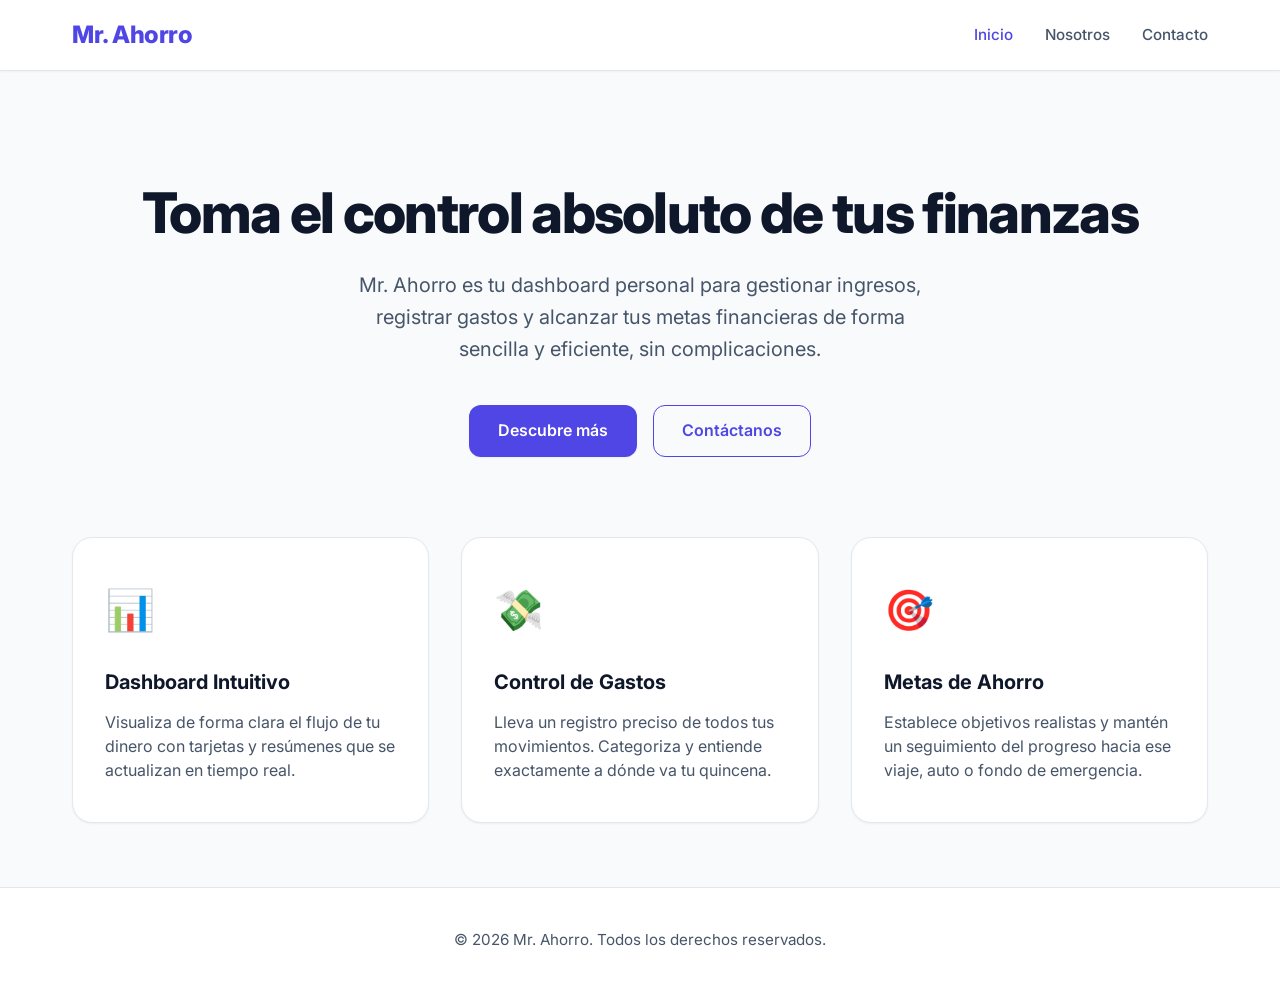
==== index.html @ 80b78a88 "Primer comit fase 1" ====
<!DOCTYPE html>
<html lang="es">
<head>
    <meta charset="UTF-8">
    <meta name="viewport" content="width=device-width, initial-scale=1.0">
    <title>Mr. Ahorro | Tu plataforma de Finanzas Personales</title>
    <meta name="description" content="Toma el control de tus finanzas personales con Mr. Ahorro. Dashboard intuitivo y gestión de gastos.">
    <!-- Google Fonts: Inter -->
    <link rel="preconnect" href="https://fonts.googleapis.com">
    <link rel="preconnect" href="https://fonts.gstatic.com" crossorigin>
    <link href="https://fonts.googleapis.com/css2?family=Inter:wght@400;500;600;700;800&display=swap" rel="stylesheet">
    <link rel="stylesheet" href="css/style.css">
</head>
<body class="page">
    <header class="header">
        <div class="header__container">
            <a href="index.html" class="header__logo">Mr. Ahorro</a>
            <nav class="nav">
                <ul class="nav__list">
                    <li class="nav__item">
                        <a href="index.html" class="nav__link nav__link--active">Inicio</a>
                    </li>
                    <li class="nav__item">
                        <a href="pages/nosotros.html" class="nav__link">Nosotros</a>
                    </li>
                    <li class="nav__item">
                        <a href="pages/contacto.html" class="nav__link">Contacto</a>
                    </li>
                </ul>
            </nav>
        </div>
    </header>

    <main class="main">
        <section class="hero">
            <h1 class="hero__title">Toma el control absoluto de tus finanzas</h1>
            <p class="hero__subtitle">Mr. Ahorro es tu dashboard personal para gestionar ingresos, registrar gastos y alcanzar tus metas financieras de forma sencilla y eficiente, sin complicaciones.</p>
            <div class="hero__actions">
                <a href="#caracteristicas" class="btn btn--primary">Descubre más</a>
                <a href="pages/contacto.html" class="btn btn--secondary">Contáctanos</a>
            </div>
        </section>

        <section id="caracteristicas" class="features">
            <div class="feature-card">
                <div class="feature-card__icon">📊</div>
                <h3 class="feature-card__title">Dashboard Intuitivo</h3>
                <p class="feature-card__text">Visualiza de forma clara el flujo de tu dinero con tarjetas y resúmenes que se actualizan en tiempo real.</p>
            </div>
            <div class="feature-card">
                <div class="feature-card__icon">💸</div>
                <h3 class="feature-card__title">Control de Gastos</h3>
                <p class="feature-card__text">Lleva un registro preciso de todos tus movimientos. Categoriza y entiende exactamente a dónde va tu quincena.</p>
            </div>
            <div class="feature-card">
                <div class="feature-card__icon">🎯</div>
                <h3 class="feature-card__title">Metas de Ahorro</h3>
                <p class="feature-card__text">Establece objetivos realistas y mantén un seguimiento del progreso hacia ese viaje, auto o fondo de emergencia.</p>
            </div>
        </section>
    </main>

    <footer class="footer">
        <p class="footer__text">&copy; 2026 Mr. Ahorro. Todos los derechos reservados.</p>
    </footer>
</body>
</html>
---- css/style.css ----
/* 
  Variables globales del sistema de diseño (Tokens). 
  Centralizamos los colores, sombreados y medidas principales para facilitar 
  el mantenimiento y mantener la coherencia en todo el proyecto.
*/
:root {
  /* Paleta de colores para el Modo Claro (Por defecto) */
  --bg-color: #f8fafc;
  --surface-color: #ffffff;
  --text-primary: #0f172a;
  --text-secondary: #475569;
  --primary-color: #4f46e5;
  --primary-hover: #4338ca;
  --border-color: #e2e8f0;
  
  /* Sistema de sombras para crear profundidad visual en las tarjetas y contenedores */
  --shadow-sm: 0 1px 2px 0 rgb(0 0 0 / 0.05);
  --shadow-md: 0 4px 6px -1px rgb(0 0 0 / 0.1), 0 2px 4px -2px rgb(0 0 0 / 0.1);
  --shadow-lg: 0 10px 15px -3px rgb(0 0 0 / 0.1), 0 4px 6px -4px rgb(0 0 0 / 0.1);
  
  /* Radios de borde estandarizados para un diseño más amigable y moderno */
  --radius-sm: 0.375rem;
  --radius-md: 0.75rem;
  --radius-lg: 1.25rem;
}

@media (prefers-color-scheme: dark) {
  :root {
    /* Adaptación automática al Modo Oscuro. 
       Si el sistema operativo del usuario prefiere colores oscuros, sobreescribimos 
       las variables para garantizar una lectura cómoda y un diseño adaptado a la noche. */
    --bg-color: #0f172a;
    --surface-color: #1e293b;
    --text-primary: #f8fafc;
    --text-secondary: #94a3b8;
    --primary-color: #818cf8;
    --primary-hover: #a5b4fc;
    --border-color: #334155;
    
    /* Ajustamos la opacidad de las sombras debido a que en fondos oscuros necesitan 
       ser más pronunciadas para generar la misma percepción de elevación. */
    --shadow-sm: 0 1px 2px 0 rgb(0 0 0 / 0.5);
    --shadow-md: 0 4px 6px -1px rgb(0 0 0 / 0.5), 0 2px 4px -2px rgb(0 0 0 / 0.5);
    --shadow-lg: 0 10px 15px -3px rgb(0 0 0 / 0.8), 0 4px 6px -4px rgb(0 0 0 / 0.6);
  }
}

/* 
  Reinicio de estilos base del navegador (Reset CSS).
  Aseguramos que todos los elementos partan del mismo estado sin importar desde 
  qué navegador se visiten.
*/
* {
  margin: 0;
  padding: 0;
  box-sizing: border-box;
}

/* 
  Estructura fundamental del documento.
  Definimos la tipografía principal del proyecto y preparamos el cuerpo 
  para ocupar al menos el tamaño completo de la pantalla (100vh).
*/
body {
  font-family: 'Inter', -apple-system, BlinkMacSystemFont, 'Segoe UI', Roboto, Helvetica, Arial, sans-serif;
  background-color: var(--bg-color);
  color: var(--text-primary);
  line-height: 1.6;
  display: flex;
  flex-direction: column;
  min-height: 100vh;
  /* Transición global para que los cambios de tema (Claro/Oscuro) sean fluidos */
  transition: background-color 0.3s ease, color 0.3s ease;
}

/* Configuración general para los enlaces interactivos */
a {
  text-decoration: none;
  color: inherit;
  transition: color 0.2s ease;
}

/* Eliminamos los puntos de las listas por defecto para utilizarlas estructuralmente */
ul {
  list-style: none;
}

/* =========================================================
   Arquitectura BEM (Block, Element, Modifier)
   A partir de aquí estructuramos el código visual en componentes.
========================================================= */

/* Bloque contenedor principal de la página, empleado para gestionar el layout vertical y el pie de página */
.page {
  display: flex;
  flex-direction: column;
  flex: 1;
}

/* 
  Encabezado Principal (Header).
  Se mantiene fijo en la parte superior mediante position: sticky 
  para que el usuario nunca pierda la barra de navegación al desplazarse hacia abajo.
*/
.header {
  background-color: var(--surface-color);
  border-bottom: 1px solid var(--border-color);
  position: sticky;
  top: 0;
  z-index: 50;
  box-shadow: var(--shadow-sm);
  transition: background-color 0.3s ease;
}

.header__container {
  max-width: 1200px;
  margin: 0 auto;
  padding: 1rem 2rem;
  display: flex;
  align-items: center;
  justify-content: space-between;
}

.header__logo {
  font-size: 1.5rem;
  font-weight: 800;
  color: var(--primary-color);
  letter-spacing: -0.02em;
}

/* Navegación principal del sitio (Navbar) */
.nav__list {
  display: flex;
  gap: 2rem;
}

.nav__link {
  font-size: 0.95rem;
  font-weight: 500;
  color: var(--text-secondary);
}

/* Estado activo y efecto al situar el cursor (Hover) */
.nav__link:hover,
.nav__link--active {
  color: var(--primary-color);
}

/* 
  Optimización del encabezado para dispositivos móviles. 
  Cambiamos la dirección de los elementos a formato columna cuando el espacio es reducido.
*/
@media (max-width: 768px) {
  .header__container {
    flex-direction: column;
    gap: 1rem;
  }
  .nav__list {
    gap: 1rem;
    flex-wrap: wrap;
    justify-content: center;
  }
}

/* 
  Área principal de contenido.
  Centraliza el espacio de trabajo con un ancho máximo estipulado.
*/
.main {
  flex: 1;
  max-width: 1200px;
  margin: 0 auto;
  padding: 4rem 2rem;
  width: 100%;
}

/* Sección de introducción en la página de inicio (Hero Section) */
.hero {
  text-align: center;
  padding: 3rem 0 5rem 0;
}

.hero__title {
  font-size: 3.5rem;
  font-weight: 800;
  line-height: 1.1;
  margin-bottom: 1.5rem;
  color: var(--text-primary);
  letter-spacing: -0.03em;
}

.hero__subtitle {
  font-size: 1.25rem;
  color: var(--text-secondary);
  max-width: 600px;
  margin: 0 auto 2.5rem;
}

.hero__actions {
  display: flex;
  gap: 1rem;
  justify-content: center;
  flex-wrap: wrap;
}

/* 
  Componente global de botones.
  Estandariza los espaciados, bordes y transiciones de las llamadas a la acción.
*/
.btn {
  display: inline-flex;
  align-items: center;
  justify-content: center;
  padding: 0.75rem 1.75rem;
  font-size: 1rem;
  font-weight: 600;
  border-radius: var(--radius-md);
  cursor: pointer;
  transition: all 0.2s ease;
  border: 1px solid transparent;
}

/* Botón de acción primaria (ej. Enviar, Comprar) */
.btn--primary {
  background-color: var(--primary-color);
  color: #ffffff;
  box-shadow: var(--shadow-sm);
}

/* Efecto de elevación al posicionar el ratón encima del botón primario */
.btn--primary:hover {
  background-color: var(--primary-hover);
  transform: translateY(-2px);
  box-shadow: var(--shadow-md);
  color: #ffffff;
}

/* Botón de acción secundaria, utilizado para acciones alternativas menos invasivas */
.btn--secondary {
  background-color: transparent;
  color: var(--primary-color);
  border-color: var(--primary-color);
}

.btn--secondary:hover {
  background-color: var(--primary-color);
  color: #ffffff;
}

/* 
  Contenedor de tarjeta de características usando CSS Grids.
  Permite que las cajas se auto-ajusten según la resolución de la pantalla.
*/
.features {
  display: grid;
  grid-template-columns: repeat(auto-fit, minmax(300px, 1fr));
  gap: 2rem;
}

.feature-card {
  background-color: var(--surface-color);
  padding: 2.5rem 2rem;
  border-radius: var(--radius-lg);
  box-shadow: var(--shadow-sm);
  border: 1px solid var(--border-color);
  transition: transform 0.3s ease, box-shadow 0.3s ease;
}

.feature-card:hover {
  transform: translateY(-5px);
  box-shadow: var(--shadow-lg);
}

.feature-card__icon {
  font-size: 2.5rem;
  margin-bottom: 1.5rem;
  display: inline-block;
}

.feature-card__title {
  font-size: 1.25rem;
  font-weight: 700;
  margin-bottom: 0.75rem;
  color: var(--text-primary);
}

.feature-card__text {
  color: var(--text-secondary);
  font-size: 1rem;
  line-height: 1.5;
}

/* 
  Contenedores de texto amplios para páginas de información (Ej. Nosotros, Soporte).
*/
.content-section {
  background-color: var(--surface-color);
  padding: 3rem;
  border-radius: var(--radius-lg);
  box-shadow: var(--shadow-sm);
  border: 1px solid var(--border-color);
  margin-bottom: 2rem;
  max-width: 800px;
  margin-left: auto;
  margin-right: auto;
}

.content-section__title {
  font-size: 2rem;
  font-weight: 800;
  margin-bottom: 1.5rem;
  color: var(--primary-color);
}

.content-section__text {
  margin-bottom: 1.5rem;
  color: var(--text-secondary);
  line-height: 1.7;
}

.content-section__list {
  margin-top: 1.5rem;
  padding-left: 1.5rem;
  list-style: disc;
  color: var(--text-secondary);
}

.content-section__list-item {
  margin-bottom: 0.5rem;
}

/* 
  Estructura global de formularios.
  Organiza los campos de entrada verticales y establece sus márgenes intermedios.
*/
.form {
  display: flex;
  flex-direction: column;
  gap: 1.5rem;
}

.form__group {
  display: flex;
  flex-direction: column;
  gap: 0.5rem;
}

.form__label {
  font-size: 0.95rem;
  font-weight: 600;
  color: var(--text-primary);
}

.form__input,
.form__textarea {
  padding: 0.875rem 1rem;
  border-radius: var(--radius-md);
  border: 1px solid var(--border-color);
  background-color: var(--bg-color);
  color: var(--text-primary);
  font-family: inherit;
  font-size: 1rem;
  transition: border-color 0.2s ease, box-shadow 0.2s ease;
}

/* Focalización del campo activo. Resalta visualmente dónde está posicionado el usuario */
.form__input:focus,
.form__textarea:focus {
  outline: none;
  border-color: var(--primary-color);
  box-shadow: 0 0 0 3px rgba(79, 70, 229, 0.15);
}

.form__textarea {
  resize: vertical; /* Permite únicamente el redimensionado vertical para no romper el contenedor */
  min-height: 150px;
}

/* 
  Pie inferior (Footer).
  Componente situado al fondo del documento con información legal y complementaria.
*/
.footer {
  background-color: var(--surface-color);
  border-top: 1px solid var(--border-color);
  padding: 2.5rem;
  text-align: center;
  margin-top: auto;
}

.footer__text {
  color: var(--text-secondary);
  font-size: 0.95rem;
}
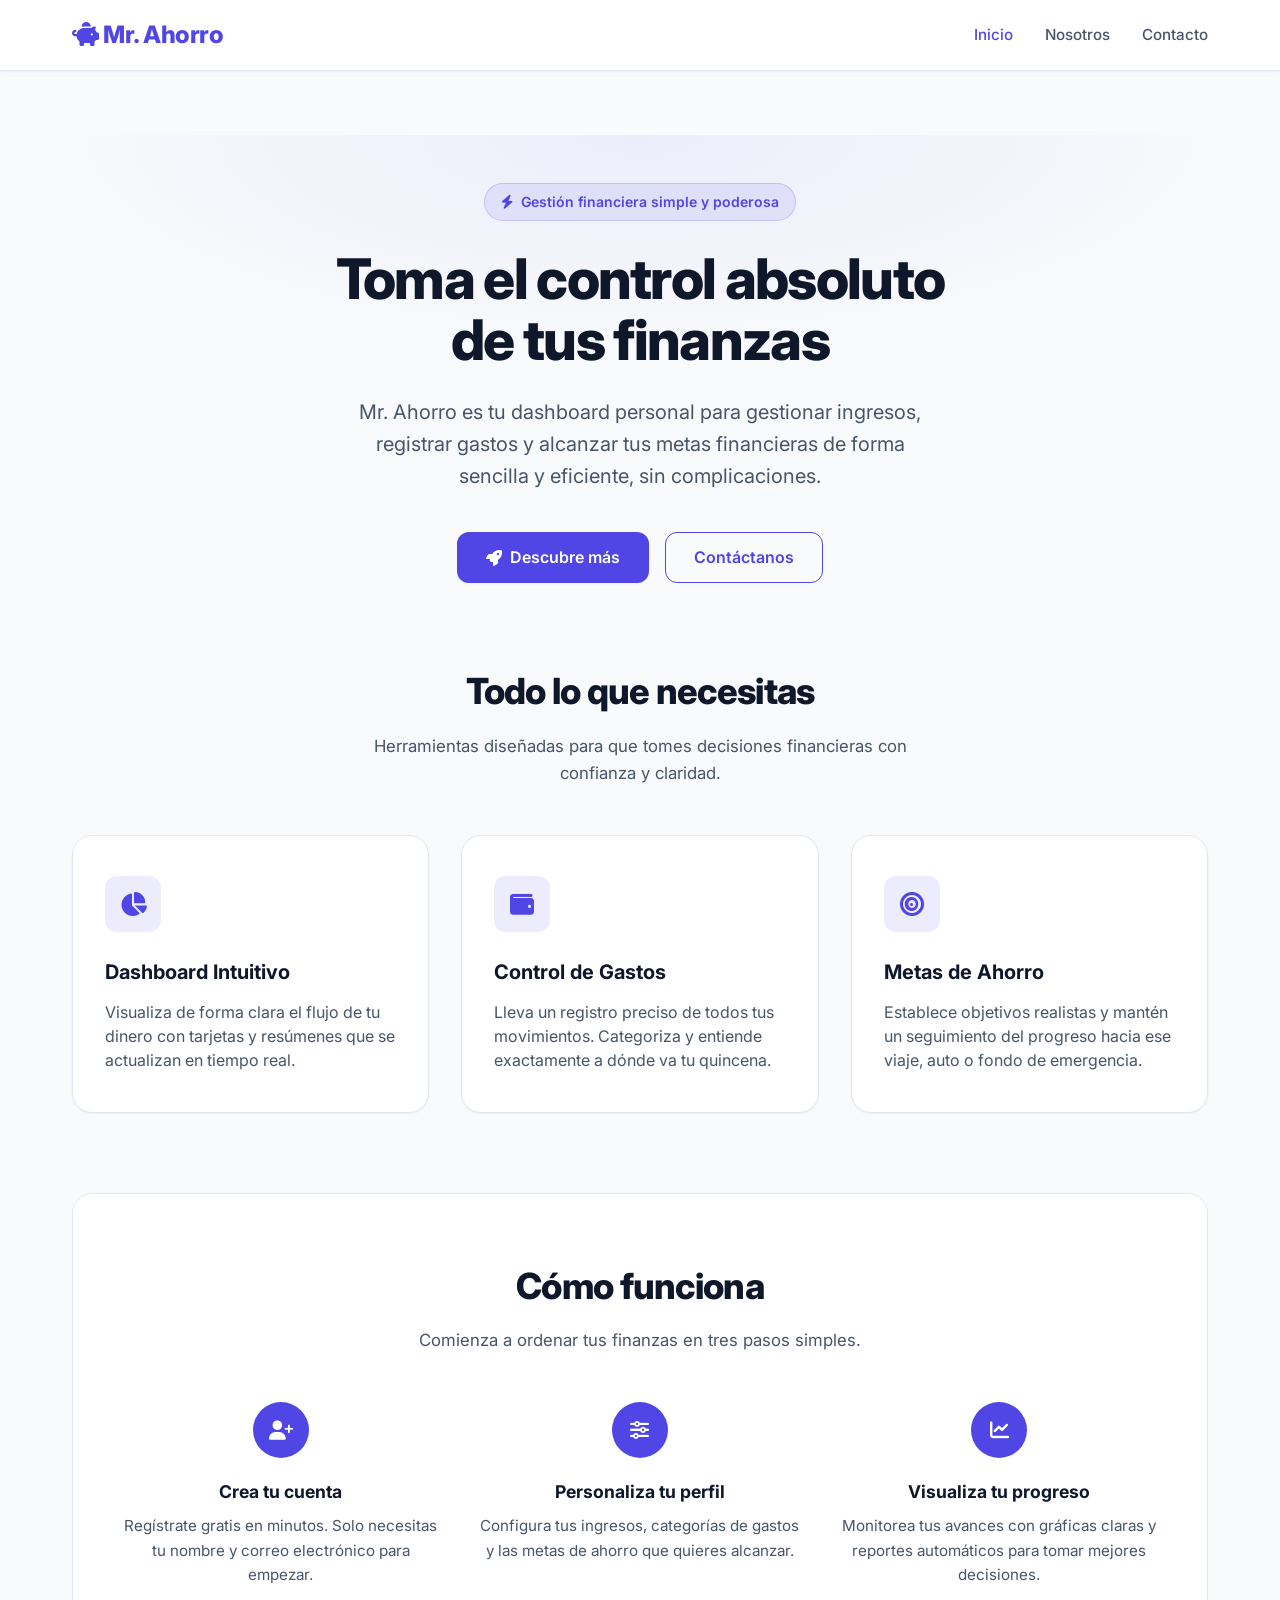
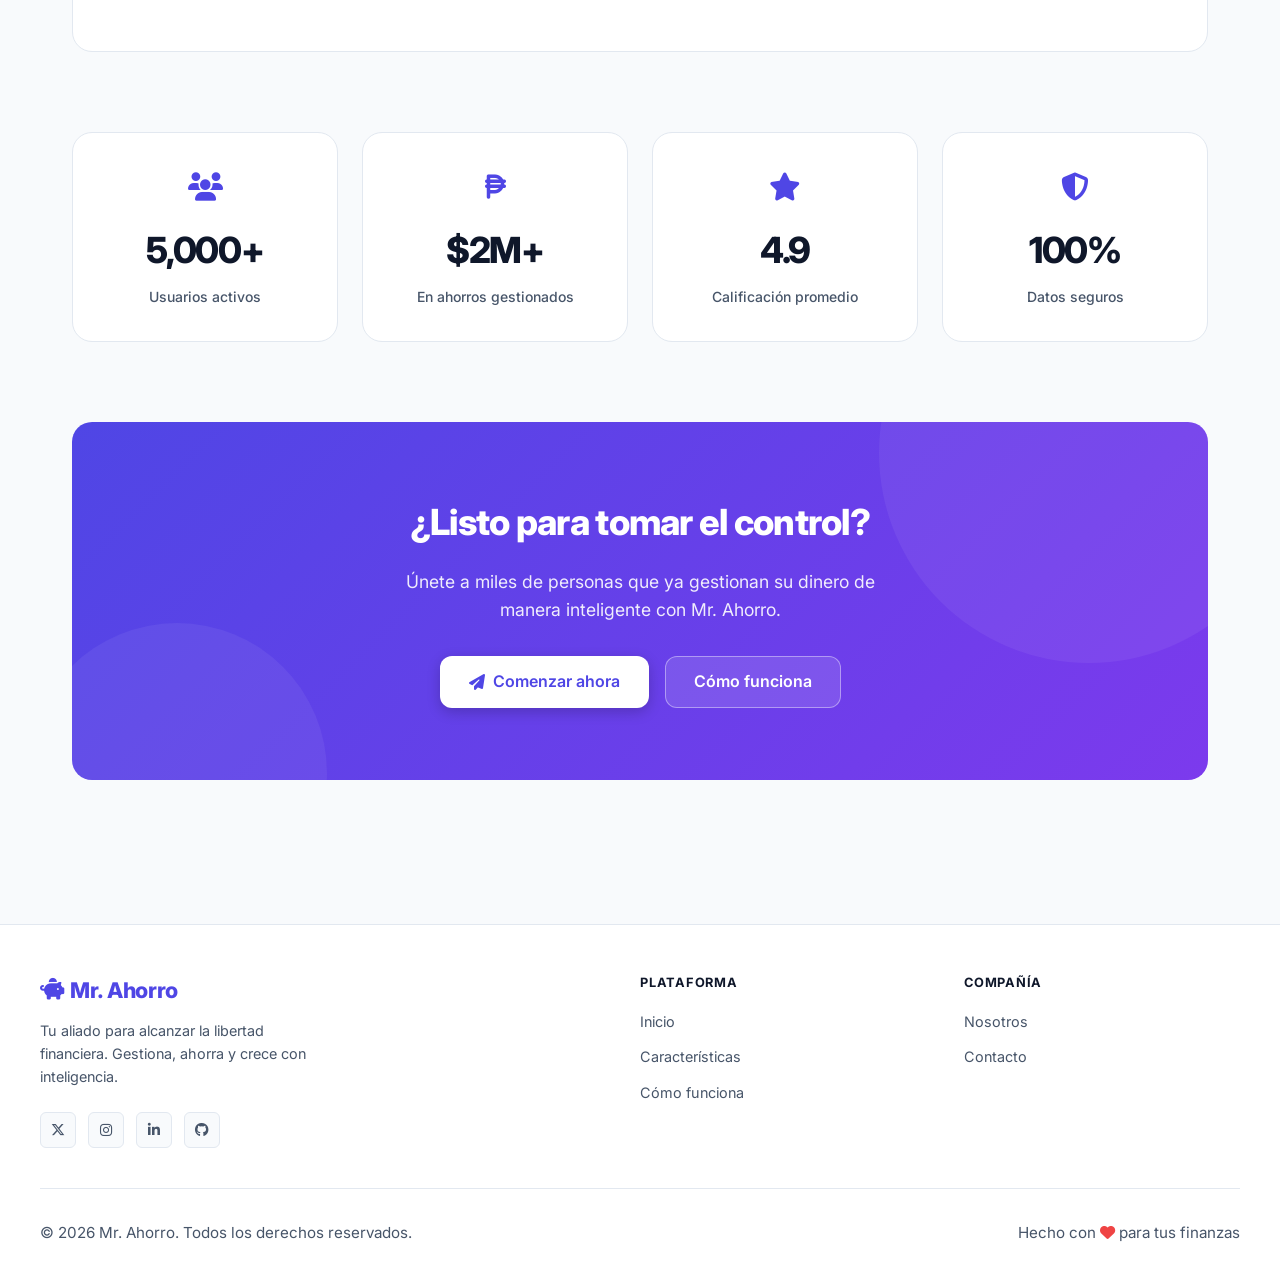
==== commit c5cf59fd: "agregamos seccion de  como funciona ,  descripcion en contactos js para el sistema responsivo" ====
--- a/index.html
+++ b/index.html
@@ -5,17 +5,32 @@
     <meta name="viewport" content="width=device-width, initial-scale=1.0">
     <title>Mr. Ahorro | Tu plataforma de Finanzas Personales</title>
     <meta name="description" content="Toma el control de tus finanzas personales con Mr. Ahorro. Dashboard intuitivo y gestión de gastos.">
-    <!-- Google Fonts: Inter -->
     <link rel="preconnect" href="https://fonts.googleapis.com">
     <link rel="preconnect" href="https://fonts.gstatic.com" crossorigin>
     <link href="https://fonts.googleapis.com/css2?family=Inter:wght@400;500;600;700;800&display=swap" rel="stylesheet">
+    <!-- Font Awesome 6 Free — íconos vectoriales -->
+    <link rel="stylesheet" href="https://cdnjs.cloudflare.com/ajax/libs/font-awesome/6.5.1/css/all.min.css">
     <link rel="stylesheet" href="css/style.css">
 </head>
 <body class="page">
+
+    <!-- ════════════════════════════════════════════════════
+         ENCABEZADO / NAVEGACIÓN
+    ════════════════════════════════════════════════════ -->
     <header class="header">
         <div class="header__container">
-            <a href="index.html" class="header__logo">Mr. Ahorro</a>
-            <nav class="nav">
+            <a href="index.html" class="header__logo">
+                <i class="fa-solid fa-piggy-bank"></i> Mr. Ahorro
+            </a>
+
+            <!-- Botón hamburguesa — solo visible en móvil -->
+            <button class="nav__toggle" id="navToggle"
+                    aria-label="Abrir menú de navegación"
+                    aria-expanded="false">
+                <i class="fa-solid fa-bars"></i>
+            </button>
+
+            <nav class="nav" id="navMenu" aria-label="Navegación principal">
                 <ul class="nav__list">
                     <li class="nav__item">
                         <a href="index.html" class="nav__link nav__link--active">Inicio</a>
@@ -32,36 +47,233 @@
     </header>
 
     <main class="main">
+
+        <!-- ════════════════════════════════════════════════
+             HERO
+        ════════════════════════════════════════════════ -->
         <section class="hero">
-            <h1 class="hero__title">Toma el control absoluto de tus finanzas</h1>
-            <p class="hero__subtitle">Mr. Ahorro es tu dashboard personal para gestionar ingresos, registrar gastos y alcanzar tus metas financieras de forma sencilla y eficiente, sin complicaciones.</p>
+            <div class="hero__badge">
+                <i class="fa-solid fa-bolt"></i>
+                Gestión financiera simple y poderosa
+            </div>
+            <h1 class="hero__title">Toma el control absoluto<br>de tus finanzas</h1>
+            <p class="hero__subtitle">
+                Mr. Ahorro es tu dashboard personal para gestionar ingresos,
+                registrar gastos y alcanzar tus metas financieras de forma
+                sencilla y eficiente, sin complicaciones.
+            </p>
             <div class="hero__actions">
-                <a href="#caracteristicas" class="btn btn--primary">Descubre más</a>
+                <a href="#caracteristicas" class="btn btn--primary">
+                    <i class="fa-solid fa-rocket"></i>&nbsp; Descubre más
+                </a>
                 <a href="pages/contacto.html" class="btn btn--secondary">Contáctanos</a>
             </div>
         </section>
 
-        <section id="caracteristicas" class="features">
-            <div class="feature-card">
-                <div class="feature-card__icon">📊</div>
-                <h3 class="feature-card__title">Dashboard Intuitivo</h3>
-                <p class="feature-card__text">Visualiza de forma clara el flujo de tu dinero con tarjetas y resúmenes que se actualizan en tiempo real.</p>
-            </div>
-            <div class="feature-card">
-                <div class="feature-card__icon">💸</div>
-                <h3 class="feature-card__title">Control de Gastos</h3>
-                <p class="feature-card__text">Lleva un registro preciso de todos tus movimientos. Categoriza y entiende exactamente a dónde va tu quincena.</p>
-            </div>
-            <div class="feature-card">
-                <div class="feature-card__icon">🎯</div>
-                <h3 class="feature-card__title">Metas de Ahorro</h3>
-                <p class="feature-card__text">Establece objetivos realistas y mantén un seguimiento del progreso hacia ese viaje, auto o fondo de emergencia.</p>
-            </div>
-        </section>
+        <!-- ════════════════════════════════════════════════
+             CARACTERÍSTICAS
+        ════════════════════════════════════════════════ -->
+        <section id="caracteristicas" class="features-section">
+            <div class="section-header">
+                <h2 class="section-title">Todo lo que necesitas</h2>
+                <p class="section-subtitle">
+                    Herramientas diseñadas para que tomes decisiones financieras
+                    con confianza y claridad.
+                </p>
+            </div>
+            <div class="features">
+                <article class="feature-card">
+                    <div class="feature-card__icon">
+                        <i class="fa-solid fa-chart-pie"></i>
+                    </div>
+                    <h3 class="feature-card__title">Dashboard Intuitivo</h3>
+                    <p class="feature-card__text">
+                        Visualiza de forma clara el flujo de tu dinero con tarjetas
+                        y resúmenes que se actualizan en tiempo real.
+                    </p>
+                </article>
+                <article class="feature-card">
+                    <div class="feature-card__icon">
+                        <i class="fa-solid fa-wallet"></i>
+                    </div>
+                    <h3 class="feature-card__title">Control de Gastos</h3>
+                    <p class="feature-card__text">
+                        Lleva un registro preciso de todos tus movimientos.
+                        Categoriza y entiende exactamente a dónde va tu quincena.
+                    </p>
+                </article>
+                <article class="feature-card">
+                    <div class="feature-card__icon">
+                        <i class="fa-solid fa-bullseye"></i>
+                    </div>
+                    <h3 class="feature-card__title">Metas de Ahorro</h3>
+                    <p class="feature-card__text">
+                        Establece objetivos realistas y mantén un seguimiento del
+                        progreso hacia ese viaje, auto o fondo de emergencia.
+                    </p>
+                </article>
+            </div>
+        </section>
+
+        <!-- ════════════════════════════════════════════════
+             CÓMO FUNCIONA — NUEVA SECCIÓN
+        ════════════════════════════════════════════════ -->
+        <section id="como-funciona" class="steps-section">
+            <div class="section-header">
+                <h2 class="section-title">Cómo funciona</h2>
+                <p class="section-subtitle">
+                    Comienza a ordenar tus finanzas en tres pasos simples.
+                </p>
+            </div>
+            <div class="steps">
+                <div class="step">
+                    <div class="step__number">
+                        <i class="fa-solid fa-user-plus"></i>
+                    </div>
+                    <h3 class="step__title">Crea tu cuenta</h3>
+                    <p class="step__text">
+                        Regístrate gratis en minutos. Solo necesitas tu nombre
+                        y correo electrónico para empezar.
+                    </p>
+                </div>
+                <div class="step">
+                    <div class="step__number">
+                        <i class="fa-solid fa-sliders"></i>
+                    </div>
+                    <h3 class="step__title">Personaliza tu perfil</h3>
+                    <p class="step__text">
+                        Configura tus ingresos, categorías de gastos y las metas
+                        de ahorro que quieres alcanzar.
+                    </p>
+                </div>
+                <div class="step">
+                    <div class="step__number">
+                        <i class="fa-solid fa-chart-line"></i>
+                    </div>
+                    <h3 class="step__title">Visualiza tu progreso</h3>
+                    <p class="step__text">
+                        Monitorea tus avances con gráficas claras y reportes
+                        automáticos para tomar mejores decisiones.
+                    </p>
+                </div>
+            </div>
+        </section>
+
+        <!-- ════════════════════════════════════════════════
+             ESTADÍSTICAS — NUEVA SECCIÓN
+        ════════════════════════════════════════════════ -->
+        <section class="stats-section" aria-label="Estadísticas de la plataforma">
+            <div class="stat-card">
+                <div class="stat-card__icon">
+                    <i class="fa-solid fa-users"></i>
+                </div>
+                <span class="stat-card__value">5,000+</span>
+                <span class="stat-card__label">Usuarios activos</span>
+            </div>
+            <div class="stat-card">
+                <div class="stat-card__icon">
+                    <i class="fa-solid fa-peso-sign"></i>
+                </div>
+                <span class="stat-card__value">$2M+</span>
+                <span class="stat-card__label">En ahorros gestionados</span>
+            </div>
+            <div class="stat-card">
+                <div class="stat-card__icon">
+                    <i class="fa-solid fa-star"></i>
+                </div>
+                <span class="stat-card__value">4.9</span>
+                <span class="stat-card__label">Calificación promedio</span>
+            </div>
+            <div class="stat-card">
+                <div class="stat-card__icon">
+                    <i class="fa-solid fa-shield-halved"></i>
+                </div>
+                <span class="stat-card__value">100%</span>
+                <span class="stat-card__label">Datos seguros</span>
+            </div>
+        </section>
+
+        <!-- ════════════════════════════════════════════════
+             CALL TO ACTION — NUEVA SECCIÓN
+        ════════════════════════════════════════════════ -->
+        <section class="cta-section">
+            <h2 class="cta-section__title">¿Listo para tomar el control?</h2>
+            <p class="cta-section__text">
+                Únete a miles de personas que ya gestionan su dinero de manera
+                inteligente con Mr. Ahorro.
+            </p>
+            <div class="cta-section__actions">
+                <a href="pages/contacto.html" class="btn btn--white">
+                    <i class="fa-solid fa-paper-plane"></i>&nbsp; Comenzar ahora
+                </a>
+                <a href="#como-funciona" class="btn btn--ghost">
+                    Cómo funciona
+                </a>
+            </div>
+        </section>
+
     </main>
 
+    <!-- ════════════════════════════════════════════════════
+         PIE DE PÁGINA MEJORADO
+    ════════════════════════════════════════════════════ -->
     <footer class="footer">
-        <p class="footer__text">&copy; 2026 Mr. Ahorro. Todos los derechos reservados.</p>
+        <div class="footer__grid">
+            <!-- Marca -->
+            <div class="footer__brand">
+                <a href="index.html" class="footer__logo">
+                    <i class="fa-solid fa-piggy-bank"></i> Mr. Ahorro
+                </a>
+                <p class="footer__brand-text">
+                    Tu aliado para alcanzar la libertad financiera.
+                    Gestiona, ahorra y crece con inteligencia.
+                </p>
+                <div class="footer__social">
+                    <a href="#" class="footer__social-link" aria-label="Twitter / X">
+                        <i class="fa-brands fa-x-twitter"></i>
+                    </a>
+                    <a href="#" class="footer__social-link" aria-label="Instagram">
+                        <i class="fa-brands fa-instagram"></i>
+                    </a>
+                    <a href="#" class="footer__social-link" aria-label="LinkedIn">
+                        <i class="fa-brands fa-linkedin-in"></i>
+                    </a>
+                    <a href="#" class="footer__social-link" aria-label="GitHub">
+                        <i class="fa-brands fa-github"></i>
+                    </a>
+                </div>
+            </div>
+
+            <!-- Navegación: Plataforma -->
+            <nav class="footer__nav" aria-label="Plataforma">
+                <h3 class="footer__nav-title">Plataforma</h3>
+                <ul class="footer__nav-list">
+                    <li><a href="index.html" class="footer__nav-link">Inicio</a></li>
+                    <li><a href="#caracteristicas" class="footer__nav-link">Características</a></li>
+                    <li><a href="#como-funciona" class="footer__nav-link">Cómo funciona</a></li>
+                </ul>
+            </nav>
+
+            <!-- Navegación: Compañía -->
+            <nav class="footer__nav" aria-label="Compañía">
+                <h3 class="footer__nav-title">Compañía</h3>
+                <ul class="footer__nav-list">
+                    <li><a href="pages/nosotros.html" class="footer__nav-link">Nosotros</a></li>
+                    <li><a href="pages/contacto.html" class="footer__nav-link">Contacto</a></li>
+                </ul>
+            </nav>
+        </div>
+
+        <div class="footer__bottom">
+            <p class="footer__text">
+                &copy; <span id="year"></span> Mr. Ahorro. Todos los derechos reservados.
+            </p>
+            <p class="footer__text">
+                Hecho con <i class="fa-solid fa-heart" style="color:#ef4444;"></i> para tus finanzas
+            </p>
+        </div>
     </footer>
+
+    <script src="js/main.js"></script>
 </body>
-</html>
+</html>
--- a/css/style.css
+++ b/css/style.css
@@ -272,9 +272,17 @@
 }
 
 .feature-card__icon {
-  font-size: 2.5rem;
+  width: 3.5rem;
+  height: 3.5rem;
+  background-color: rgba(79, 70, 229, 0.1);
+  color: var(--primary-color);
+  border-radius: var(--radius-md);
+  display: flex;
+  align-items: center;
+  justify-content: center;
+  font-size: 1.5rem;
   margin-bottom: 1.5rem;
-  display: inline-block;
+  flex-shrink: 0;
 }
 
 .feature-card__title {
@@ -392,3 +400,623 @@
   color: var(--text-secondary);
   font-size: 0.95rem;
 }
+
+/* ==========================================================
+   FASE 2 — Diseño Responsive, Nuevas Secciones e Íconos
+   Mejoras visuales y layout multi-breakpoint.
+========================================================== */
+
+/* ── Botón hamburguesa (solo visible en móvil) ──────────── */
+.nav__toggle {
+  display: none;
+  background: none;
+  border: none;
+  cursor: pointer;
+  color: var(--text-primary);
+  font-size: 1.25rem;
+  padding: 0.5rem;
+  border-radius: var(--radius-sm);
+  line-height: 1;
+  transition: background-color 0.2s ease, color 0.2s ease;
+}
+
+.nav__toggle:hover {
+  background-color: var(--border-color);
+  color: var(--primary-color);
+}
+
+/* ── Badge/Píldora decorativa del Hero ──────────────────── */
+.hero__badge {
+  display: inline-flex;
+  align-items: center;
+  gap: 0.5rem;
+  background-color: rgba(79, 70, 229, 0.1);
+  color: var(--primary-color);
+  border: 1px solid rgba(79, 70, 229, 0.2);
+  padding: 0.4rem 1rem;
+  border-radius: 999px;
+  font-size: 0.875rem;
+  font-weight: 600;
+  margin-bottom: 1.75rem;
+}
+
+/* Gradiente radial sutil detrás del héroe */
+.hero {
+  background: radial-gradient(ellipse 80% 60% at 50% 0%,
+    rgba(79, 70, 229, 0.07) 0%, transparent 70%);
+}
+
+/* ── Encabezados de sección reutilizables ───────────────── */
+.section-header {
+  text-align: center;
+  margin-bottom: 3rem;
+}
+
+.section-title {
+  font-size: 2.25rem;
+  font-weight: 800;
+  color: var(--text-primary);
+  letter-spacing: -0.02em;
+  margin-bottom: 0.75rem;
+}
+
+.section-subtitle {
+  color: var(--text-secondary);
+  font-size: 1.05rem;
+  max-width: 540px;
+  margin: 0 auto;
+  line-height: 1.6;
+}
+
+/* Espaciado de la sección características */
+.features-section {
+  margin-bottom: 5rem;
+}
+
+/* ── Sección "Cómo funciona" (Steps) ────────────────────── */
+.steps-section {
+  background-color: var(--surface-color);
+  border-radius: var(--radius-lg);
+  padding: 4rem 3rem;
+  border: 1px solid var(--border-color);
+  margin-bottom: 5rem;
+}
+
+.steps {
+  display: grid;
+  grid-template-columns: repeat(3, 1fr);
+  gap: 2.5rem;
+}
+
+.step {
+  text-align: center;
+}
+
+.step__number {
+  width: 3.5rem;
+  height: 3.5rem;
+  background-color: var(--primary-color);
+  color: #ffffff;
+  border-radius: 50%;
+  display: flex;
+  align-items: center;
+  justify-content: center;
+  font-size: 1.2rem;
+  margin: 0 auto 1.25rem;
+}
+
+.step__title {
+  font-size: 1.1rem;
+  font-weight: 700;
+  color: var(--text-primary);
+  margin-bottom: 0.5rem;
+}
+
+.step__text {
+  color: var(--text-secondary);
+  font-size: 0.95rem;
+  line-height: 1.6;
+}
+
+/* ── Sección de Estadísticas ─────────────────────────────── */
+.stats-section {
+  display: grid;
+  grid-template-columns: repeat(4, 1fr);
+  gap: 1.5rem;
+  margin-bottom: 5rem;
+}
+
+.stat-card {
+  background-color: var(--surface-color);
+  border: 1px solid var(--border-color);
+  border-radius: var(--radius-lg);
+  padding: 2rem 1.5rem;
+  text-align: center;
+  transition: transform 0.3s ease, box-shadow 0.3s ease;
+}
+
+.stat-card:hover {
+  transform: translateY(-4px);
+  box-shadow: var(--shadow-md);
+}
+
+.stat-card__icon {
+  font-size: 1.75rem;
+  color: var(--primary-color);
+  margin-bottom: 0.75rem;
+}
+
+.stat-card__value {
+  display: block;
+  font-size: 2.25rem;
+  font-weight: 800;
+  color: var(--text-primary);
+  letter-spacing: -0.03em;
+  margin-bottom: 0.25rem;
+}
+
+.stat-card__label {
+  color: var(--text-secondary);
+  font-size: 0.875rem;
+  font-weight: 500;
+}
+
+/* ── Sección CTA ─────────────────────────────────────────── */
+.cta-section {
+  background: linear-gradient(135deg, var(--primary-color) 0%, #7c3aed 100%);
+  border-radius: var(--radius-lg);
+  padding: 4.5rem 2rem;
+  text-align: center;
+  margin-bottom: 5rem;
+  color: #ffffff;
+  position: relative;
+  overflow: hidden;
+}
+
+/* Círculos decorativos de fondo */
+.cta-section::before,
+.cta-section::after {
+  content: '';
+  position: absolute;
+  background: rgba(255, 255, 255, 0.06);
+  border-radius: 50%;
+  pointer-events: none;
+}
+
+.cta-section::before {
+  width: 420px;
+  height: 420px;
+  top: -50%;
+  right: -8%;
+}
+
+.cta-section::after {
+  width: 300px;
+  height: 300px;
+  bottom: -40%;
+  left: -4%;
+}
+
+.cta-section__title {
+  font-size: 2.25rem;
+  font-weight: 800;
+  margin-bottom: 1rem;
+  letter-spacing: -0.02em;
+  position: relative;
+  z-index: 1;
+}
+
+.cta-section__text {
+  font-size: 1.1rem;
+  opacity: 0.9;
+  max-width: 500px;
+  margin: 0 auto 2rem;
+  line-height: 1.6;
+  position: relative;
+  z-index: 1;
+}
+
+.cta-section__actions {
+  display: flex;
+  gap: 1rem;
+  justify-content: center;
+  flex-wrap: wrap;
+  position: relative;
+  z-index: 1;
+}
+
+/* Variante blanca para CTAs sobre fondos oscuros */
+.btn--white {
+  background-color: #ffffff;
+  color: var(--primary-color);
+  border-color: transparent;
+  box-shadow: 0 4px 14px rgba(0, 0, 0, 0.2);
+}
+
+.btn--white:hover {
+  background-color: rgba(255, 255, 255, 0.92);
+  color: var(--primary-color);
+  transform: translateY(-2px);
+  box-shadow: 0 8px 20px rgba(0, 0, 0, 0.25);
+}
+
+/* Variante fantasma (borde blanco semitransparente) */
+.btn--ghost {
+  background-color: rgba(255, 255, 255, 0.12);
+  color: #ffffff;
+  border-color: rgba(255, 255, 255, 0.4);
+}
+
+.btn--ghost:hover {
+  background-color: rgba(255, 255, 255, 0.22);
+  color: #ffffff;
+  transform: translateY(-2px);
+}
+
+/* ── Footer mejorado con grid de columnas ─────────────────── */
+/* Override: quitamos text-align: center del footer base */
+.footer {
+  padding: 3rem 2rem 2rem;
+  text-align: left;
+}
+
+.footer__grid {
+  max-width: 1200px;
+  margin: 0 auto;
+  display: grid;
+  grid-template-columns: 2fr 1fr 1fr;
+  gap: 3rem;
+  padding-bottom: 2.5rem;
+  border-bottom: 1px solid var(--border-color);
+  margin-bottom: 2rem;
+}
+
+.footer__logo {
+  font-size: 1.35rem;
+  font-weight: 800;
+  color: var(--primary-color);
+  letter-spacing: -0.02em;
+  display: inline-flex;
+  align-items: center;
+  gap: 0.4rem;
+  margin-bottom: 0.75rem;
+}
+
+.footer__brand-text {
+  color: var(--text-secondary);
+  font-size: 0.9rem;
+  line-height: 1.6;
+  margin-bottom: 1.5rem;
+  max-width: 280px;
+}
+
+.footer__social {
+  display: flex;
+  gap: 0.75rem;
+}
+
+.footer__social-link {
+  width: 2.25rem;
+  height: 2.25rem;
+  background-color: var(--bg-color);
+  border: 1px solid var(--border-color);
+  border-radius: var(--radius-sm);
+  display: flex;
+  align-items: center;
+  justify-content: center;
+  color: var(--text-secondary);
+  font-size: 0.875rem;
+  transition: all 0.2s ease;
+}
+
+.footer__social-link:hover {
+  background-color: var(--primary-color);
+  border-color: var(--primary-color);
+  color: #ffffff;
+  transform: translateY(-2px);
+}
+
+.footer__nav-title {
+  font-size: 0.8rem;
+  font-weight: 700;
+  color: var(--text-primary);
+  text-transform: uppercase;
+  letter-spacing: 0.06em;
+  margin-bottom: 1rem;
+}
+
+.footer__nav-list {
+  display: flex;
+  flex-direction: column;
+  gap: 0.6rem;
+}
+
+.footer__nav-link {
+  color: var(--text-secondary);
+  font-size: 0.9rem;
+  transition: color 0.2s ease;
+}
+
+.footer__nav-link:hover {
+  color: var(--primary-color);
+}
+
+.footer__bottom {
+  max-width: 1200px;
+  margin: 0 auto;
+  display: flex;
+  justify-content: space-between;
+  align-items: center;
+  flex-wrap: wrap;
+  gap: 1rem;
+}
+
+/* ── Sección Nosotros: Grid de valores ───────────────────── */
+.values-grid {
+  display: grid;
+  grid-template-columns: repeat(auto-fit, minmax(200px, 1fr));
+  gap: 1.5rem;
+  margin-top: 2rem;
+  margin-bottom: 2.5rem;
+}
+
+.value-card {
+  background-color: var(--bg-color);
+  border-radius: var(--radius-md);
+  padding: 1.5rem;
+  text-align: center;
+  border: 1px solid var(--border-color);
+  transition: transform 0.3s ease, box-shadow 0.3s ease;
+}
+
+.value-card:hover {
+  transform: translateY(-4px);
+  box-shadow: var(--shadow-md);
+}
+
+.value-card__icon {
+  width: 3rem;
+  height: 3rem;
+  background-color: rgba(79, 70, 229, 0.1);
+  color: var(--primary-color);
+  border-radius: var(--radius-md);
+  display: flex;
+  align-items: center;
+  justify-content: center;
+  font-size: 1.25rem;
+  margin: 0 auto 1rem;
+}
+
+.value-card__title {
+  font-size: 0.95rem;
+  font-weight: 700;
+  color: var(--text-primary);
+  margin-bottom: 0.375rem;
+}
+
+.value-card__text {
+  font-size: 0.875rem;
+  color: var(--text-secondary);
+  line-height: 1.5;
+}
+
+/* ── Sección Contacto: Layout dividido ───────────────────── */
+.contact-layout {
+  display: grid;
+  grid-template-columns: 1fr 1.6fr;
+  gap: 3rem;
+  align-items: start;
+}
+
+.contact-info__title {
+  font-size: 1.5rem;
+  font-weight: 700;
+  color: var(--text-primary);
+  margin-bottom: 0.5rem;
+}
+
+.contact-info__text {
+  color: var(--text-secondary);
+  font-size: 0.95rem;
+  line-height: 1.6;
+  margin-bottom: 2rem;
+}
+
+.contact-items {
+  display: flex;
+  flex-direction: column;
+  gap: 1.25rem;
+}
+
+.contact-item {
+  display: flex;
+  align-items: flex-start;
+  gap: 1rem;
+}
+
+.contact-item__icon {
+  width: 2.75rem;
+  height: 2.75rem;
+  background-color: rgba(79, 70, 229, 0.1);
+  color: var(--primary-color);
+  border-radius: var(--radius-md);
+  display: flex;
+  align-items: center;
+  justify-content: center;
+  font-size: 1rem;
+  flex-shrink: 0;
+}
+
+.contact-item__label {
+  font-size: 0.78rem;
+  font-weight: 600;
+  color: var(--text-secondary);
+  text-transform: uppercase;
+  letter-spacing: 0.04em;
+  margin-bottom: 0.15rem;
+}
+
+.contact-item__value {
+  font-size: 0.95rem;
+  color: var(--text-primary);
+  font-weight: 500;
+}
+
+/* ── Breakpoint: Tablet (≤ 1024px) ──────────────────────── */
+@media (max-width: 1024px) {
+  .hero__title {
+    font-size: 2.75rem;
+  }
+
+  .stats-section {
+    grid-template-columns: repeat(2, 1fr);
+  }
+
+  .footer__grid {
+    grid-template-columns: 1fr 1fr;
+  }
+
+  .footer__brand {
+    grid-column: 1 / -1;
+  }
+
+  .contact-layout {
+    grid-template-columns: 1fr;
+    gap: 2rem;
+  }
+}
+
+/* ── Breakpoint: Móvil (≤ 768px) ────────────────────────── */
+@media (max-width: 768px) {
+  /* Menú hamburguesa */
+  .nav__toggle {
+    display: flex;
+    align-items: center;
+    justify-content: center;
+  }
+
+  /* Override del media query previo: logo + toggle en la misma fila */
+  .header__container {
+    flex-direction: row;
+    flex-wrap: wrap;
+  }
+
+  /* Nav oculta por defecto; .nav--open la muestra */
+  .nav {
+    width: 100%;
+    display: none;
+    border-top: 1px solid var(--border-color);
+    padding-top: 0.25rem;
+  }
+
+  .nav--open {
+    display: block;
+  }
+
+  /* Override del media query previo: lista vertical sin gap */
+  .nav__list {
+    flex-direction: column;
+    gap: 0;
+    flex-wrap: nowrap;
+    justify-content: flex-start;
+    padding: 0.25rem 0;
+  }
+
+  .nav__link {
+    display: block;
+    padding: 0.75rem 1rem;
+    text-align: center;
+  }
+
+  /* Hero */
+  .hero {
+    padding: 2rem 0 3rem;
+  }
+
+  .hero__title {
+    font-size: 2rem;
+  }
+
+  .hero__subtitle {
+    font-size: 1rem;
+  }
+
+  /* Tipografía de secciones */
+  .section-title {
+    font-size: 1.75rem;
+  }
+
+  .main {
+    padding: 2rem 1.25rem;
+  }
+
+  /* Steps */
+  .steps {
+    grid-template-columns: 1fr;
+    gap: 2rem;
+  }
+
+  .steps-section {
+    padding: 2.5rem 1.5rem;
+  }
+
+  /* Stats */
+  .stats-section {
+    grid-template-columns: repeat(2, 1fr);
+    gap: 1rem;
+  }
+
+  /* CTA */
+  .cta-section {
+    padding: 3rem 1.5rem;
+  }
+
+  .cta-section__title {
+    font-size: 1.75rem;
+  }
+
+  /* Footer */
+  .footer__grid {
+    grid-template-columns: 1fr;
+    gap: 2rem;
+  }
+
+  .footer__brand {
+    grid-column: auto;
+  }
+
+  .footer__bottom {
+    flex-direction: column;
+    text-align: center;
+  }
+
+  .footer__brand-text {
+    max-width: 100%;
+  }
+
+  /* Content-section para páginas interiores */
+  .content-section {
+    padding: 2rem 1.5rem;
+  }
+}
+
+/* ── Breakpoint: Muy pequeño (≤ 480px) ──────────────────── */
+@media (max-width: 480px) {
+  .hero__title {
+    font-size: 1.75rem;
+  }
+
+  .stats-section {
+    grid-template-columns: 1fr 1fr;
+    gap: 0.75rem;
+  }
+
+  .stat-card {
+    padding: 1.5rem 1rem;
+  }
+
+  .btn {
+    padding: 0.625rem 1.25rem;
+    font-size: 0.9rem;
+  }
+}
